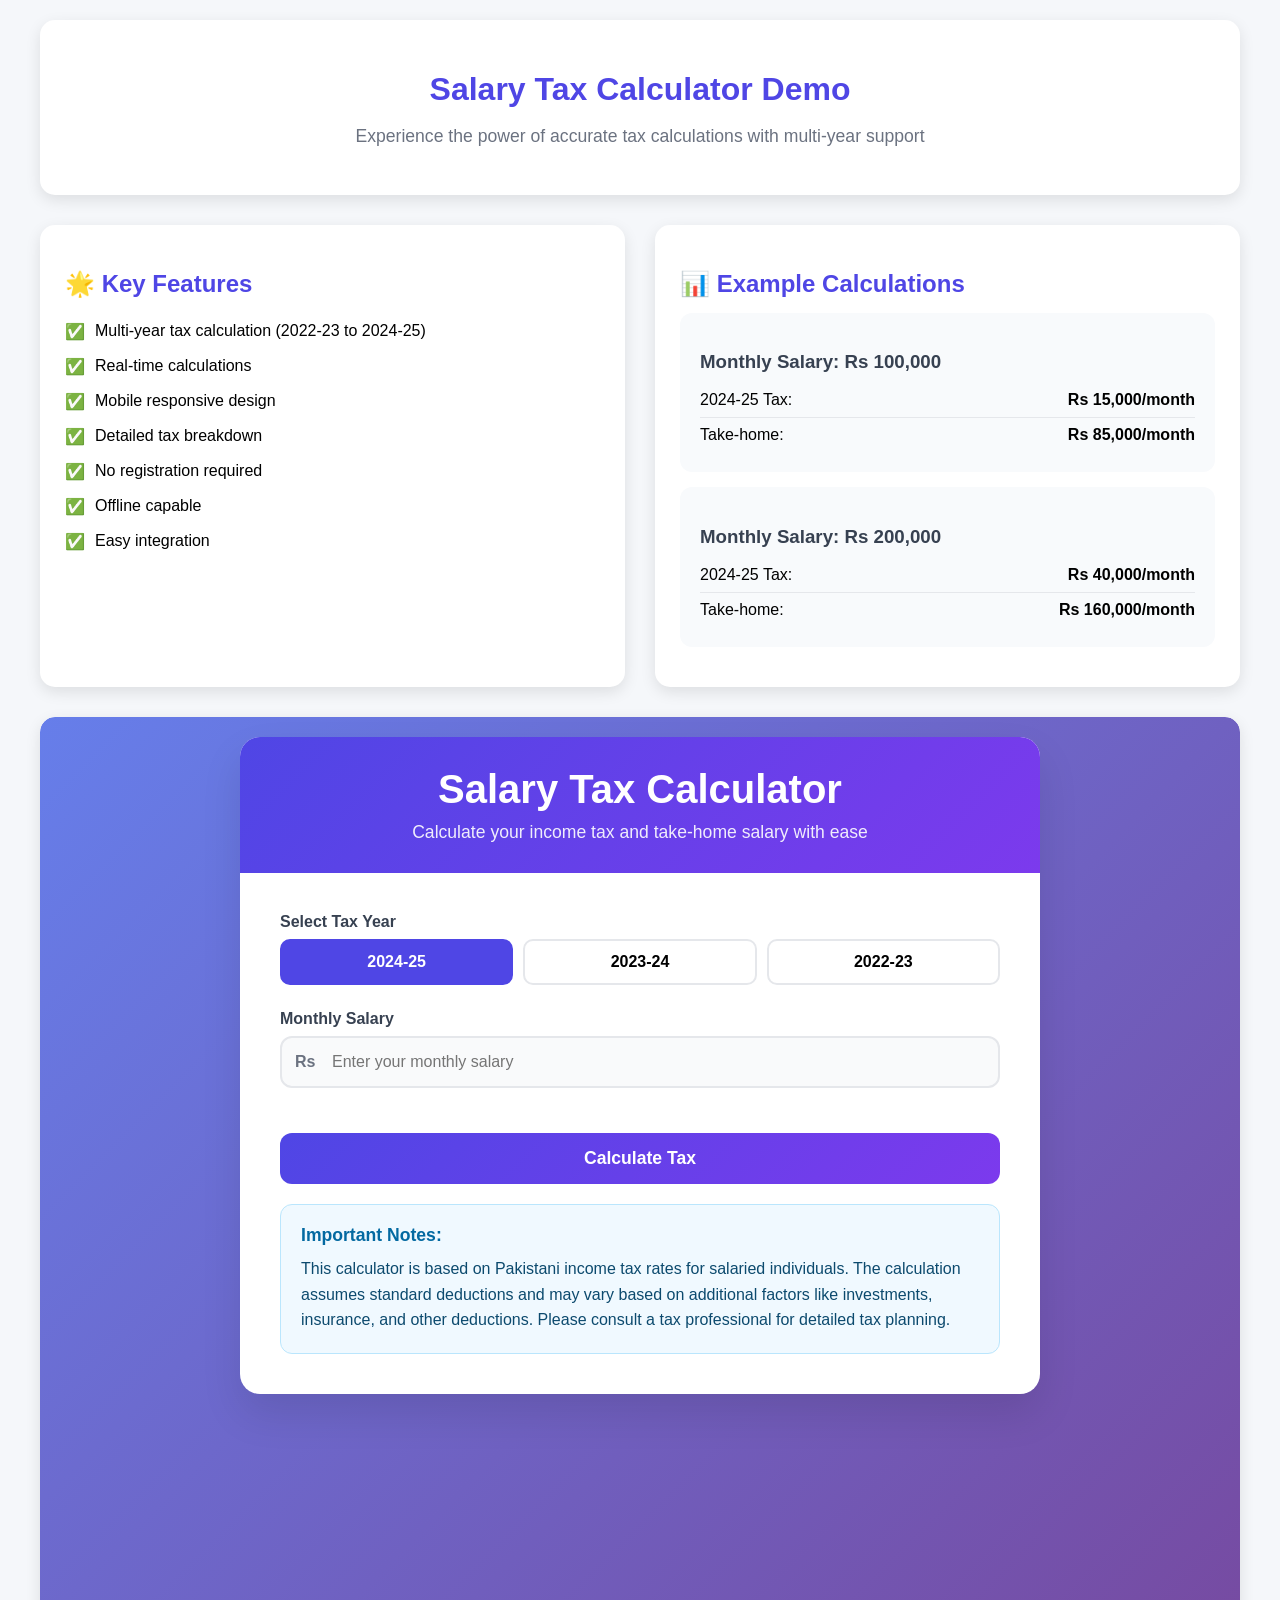
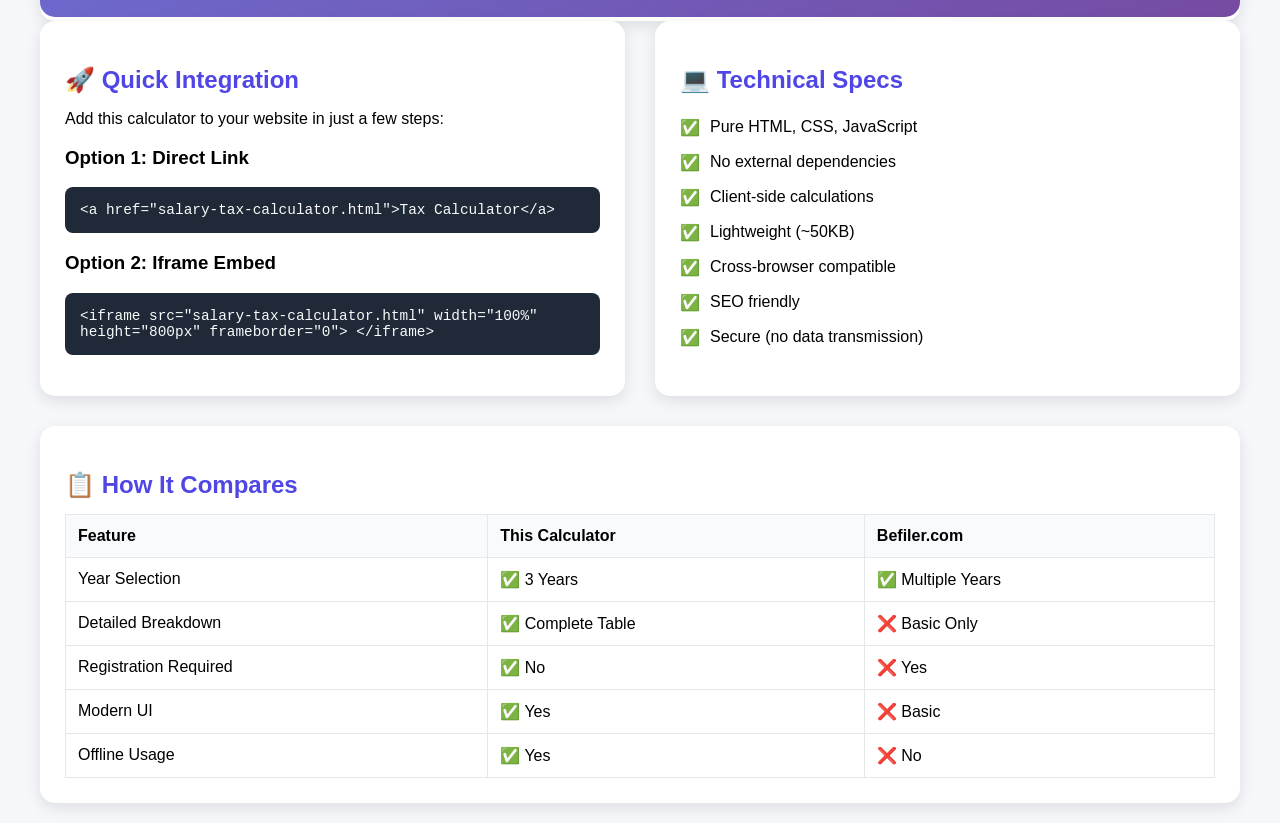
==== demo.html @ 584aa77b "Create comprehensive salary tax calculator for Pakistani tax system Co-authored-by: fahad.ahmed.wars" ====
<!DOCTYPE html>
<html lang="en">
<head>
    <meta charset="UTF-8">
    <meta name="viewport" content="width=device-width, initial-scale=1.0">
    <title>Salary Tax Calculator - Demo</title>
    <style>
        body {
            font-family: 'Segoe UI', Tahoma, Geneva, Verdana, sans-serif;
            margin: 0;
            padding: 20px;
            background: #f5f7fa;
        }
        
        .demo-container {
            max-width: 1200px;
            margin: 0 auto;
        }
        
        .header {
            text-align: center;
            background: white;
            padding: 30px;
            border-radius: 15px;
            box-shadow: 0 5px 15px rgba(0,0,0,0.1);
            margin-bottom: 30px;
        }
        
        .header h1 {
            color: #4f46e5;
            margin-bottom: 10px;
        }
        
        .header p {
            color: #6b7280;
            font-size: 1.1rem;
        }
        
        .demo-grid {
            display: grid;
            grid-template-columns: 1fr 1fr;
            gap: 30px;
            margin-bottom: 30px;
        }
        
        .demo-section {
            background: white;
            padding: 25px;
            border-radius: 15px;
            box-shadow: 0 5px 15px rgba(0,0,0,0.1);
        }
        
        .demo-section h2 {
            color: #4f46e5;
            margin-bottom: 15px;
        }
        
        .calculator-container {
            grid-column: 1 / -1;
            background: white;
            border-radius: 15px;
            box-shadow: 0 5px 15px rgba(0,0,0,0.1);
            overflow: hidden;
        }
        
        .example-calculations {
            background: #f8fafc;
            padding: 20px;
            border-radius: 12px;
            margin: 15px 0;
        }
        
        .example-calculations h3 {
            color: #374151;
            margin-bottom: 10px;
        }
        
        .example-item {
            display: flex;
            justify-content: space-between;
            padding: 8px 0;
            border-bottom: 1px solid #e5e7eb;
        }
        
        .example-item:last-child {
            border-bottom: none;
        }
        
        .integration-code {
            background: #1f2937;
            color: #f9fafb;
            padding: 15px;
            border-radius: 8px;
            overflow-x: auto;
            font-family: 'Courier New', monospace;
            font-size: 0.9rem;
        }
        
        .features-list {
            list-style: none;
            padding: 0;
        }
        
        .features-list li {
            padding: 8px 0;
            display: flex;
            align-items: center;
        }
        
        .features-list li::before {
            content: "✅";
            margin-right: 10px;
        }
        
        @media (max-width: 768px) {
            .demo-grid {
                grid-template-columns: 1fr;
            }
        }
    </style>
</head>
<body>
    <div class="demo-container">
        <div class="header">
            <h1>Salary Tax Calculator Demo</h1>
            <p>Experience the power of accurate tax calculations with multi-year support</p>
        </div>
        
        <div class="demo-grid">
            <div class="demo-section">
                <h2>🌟 Key Features</h2>
                <ul class="features-list">
                    <li>Multi-year tax calculation (2022-23 to 2024-25)</li>
                    <li>Real-time calculations</li>
                    <li>Mobile responsive design</li>
                    <li>Detailed tax breakdown</li>
                    <li>No registration required</li>
                    <li>Offline capable</li>
                    <li>Easy integration</li>
                </ul>
            </div>
            
            <div class="demo-section">
                <h2>📊 Example Calculations</h2>
                <div class="example-calculations">
                    <h3>Monthly Salary: Rs 100,000</h3>
                    <div class="example-item">
                        <span>2024-25 Tax:</span>
                        <strong>Rs 15,000/month</strong>
                    </div>
                    <div class="example-item">
                        <span>Take-home:</span>
                        <strong>Rs 85,000/month</strong>
                    </div>
                </div>
                
                <div class="example-calculations">
                    <h3>Monthly Salary: Rs 200,000</h3>
                    <div class="example-item">
                        <span>2024-25 Tax:</span>
                        <strong>Rs 40,000/month</strong>
                    </div>
                    <div class="example-item">
                        <span>Take-home:</span>
                        <strong>Rs 160,000/month</strong>
                    </div>
                </div>
            </div>
        </div>
        
        <div class="calculator-container">
            <iframe src="salary-tax-calculator.html" width="100%" height="900px" frameborder="0" style="border-radius: 15px;"></iframe>
        </div>
        
        <div class="demo-grid">
            <div class="demo-section">
                <h2>🚀 Quick Integration</h2>
                <p>Add this calculator to your website in just a few steps:</p>
                
                <h3>Option 1: Direct Link</h3>
                <div class="integration-code">
&lt;a href="salary-tax-calculator.html"&gt;Tax Calculator&lt;/a&gt;
                </div>
                
                <h3>Option 2: Iframe Embed</h3>
                <div class="integration-code">
&lt;iframe src="salary-tax-calculator.html" 
        width="100%" 
        height="800px" 
        frameborder="0"&gt;
&lt;/iframe&gt;
                </div>
            </div>
            
            <div class="demo-section">
                <h2>💻 Technical Specs</h2>
                <ul class="features-list">
                    <li>Pure HTML, CSS, JavaScript</li>
                    <li>No external dependencies</li>
                    <li>Client-side calculations</li>
                    <li>Lightweight (~50KB)</li>
                    <li>Cross-browser compatible</li>
                    <li>SEO friendly</li>
                    <li>Secure (no data transmission)</li>
                </ul>
            </div>
        </div>
        
        <div class="demo-section">
            <h2>📋 How It Compares</h2>
            <table style="width: 100%; border-collapse: collapse;">
                <thead>
                    <tr style="background: #f8fafc;">
                        <th style="padding: 12px; text-align: left; border: 1px solid #e5e7eb;">Feature</th>
                        <th style="padding: 12px; text-align: left; border: 1px solid #e5e7eb;">This Calculator</th>
                        <th style="padding: 12px; text-align: left; border: 1px solid #e5e7eb;">Befiler.com</th>
                    </tr>
                </thead>
                <tbody>
                    <tr>
                        <td style="padding: 12px; border: 1px solid #e5e7eb;">Year Selection</td>
                        <td style="padding: 12px; border: 1px solid #e5e7eb;">✅ 3 Years</td>
                        <td style="padding: 12px; border: 1px solid #e5e7eb;">✅ Multiple Years</td>
                    </tr>
                    <tr>
                        <td style="padding: 12px; border: 1px solid #e5e7eb;">Detailed Breakdown</td>
                        <td style="padding: 12px; border: 1px solid #e5e7eb;">✅ Complete Table</td>
                        <td style="padding: 12px; border: 1px solid #e5e7eb;">❌ Basic Only</td>
                    </tr>
                    <tr>
                        <td style="padding: 12px; border: 1px solid #e5e7eb;">Registration Required</td>
                        <td style="padding: 12px; border: 1px solid #e5e7eb;">✅ No</td>
                        <td style="padding: 12px; border: 1px solid #e5e7eb;">❌ Yes</td>
                    </tr>
                    <tr>
                        <td style="padding: 12px; border: 1px solid #e5e7eb;">Modern UI</td>
                        <td style="padding: 12px; border: 1px solid #e5e7eb;">✅ Yes</td>
                        <td style="padding: 12px; border: 1px solid #e5e7eb;">❌ Basic</td>
                    </tr>
                    <tr>
                        <td style="padding: 12px; border: 1px solid #e5e7eb;">Offline Usage</td>
                        <td style="padding: 12px; border: 1px solid #e5e7eb;">✅ Yes</td>
                        <td style="padding: 12px; border: 1px solid #e5e7eb;">❌ No</td>
                    </tr>
                </tbody>
            </table>
        </div>
    </div>
</body>
</html>
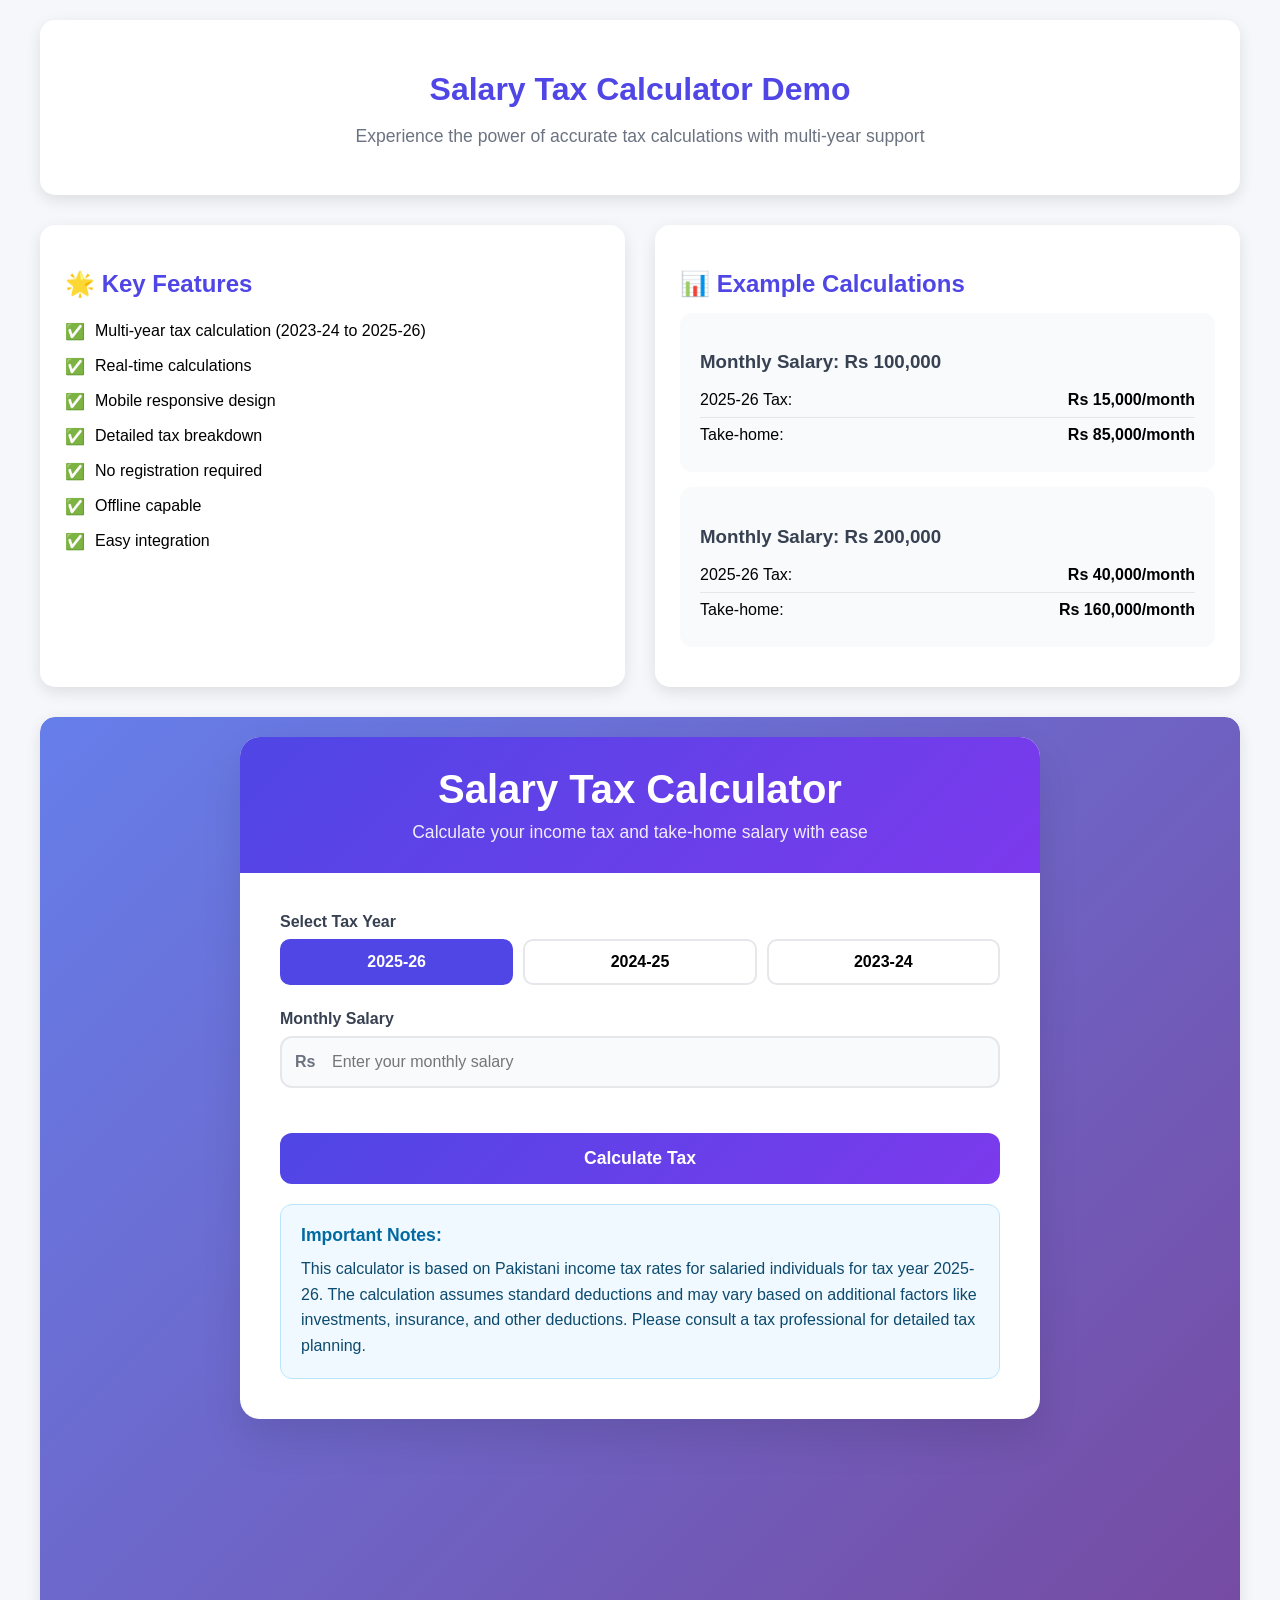
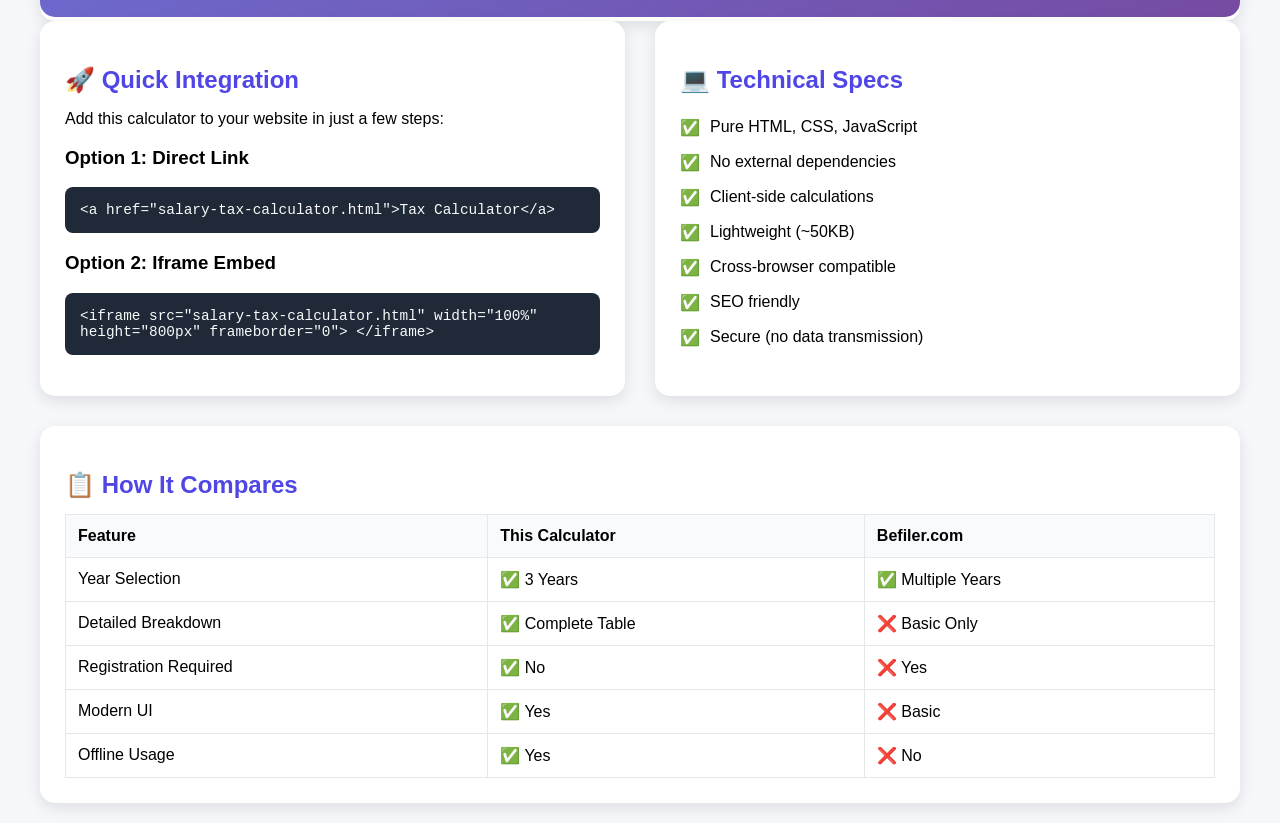
==== commit ebdd5fd1: "Update tax calculator for 2025-26 tax year and adjust tax brackets Co-authored-by: fahad.ahmed.warsi" ====
--- a/demo.html
+++ b/demo.html
@@ -130,7 +130,7 @@
             <div class="demo-section">
                 <h2>🌟 Key Features</h2>
                 <ul class="features-list">
-                    <li>Multi-year tax calculation (2022-23 to 2024-25)</li>
+                    <li>Multi-year tax calculation (2023-24 to 2025-26)</li>
                     <li>Real-time calculations</li>
                     <li>Mobile responsive design</li>
                     <li>Detailed tax breakdown</li>
@@ -145,7 +145,7 @@
                 <div class="example-calculations">
                     <h3>Monthly Salary: Rs 100,000</h3>
                     <div class="example-item">
-                        <span>2024-25 Tax:</span>
+                        <span>2025-26 Tax:</span>
                         <strong>Rs 15,000/month</strong>
                     </div>
                     <div class="example-item">
@@ -157,7 +157,7 @@
                 <div class="example-calculations">
                     <h3>Monthly Salary: Rs 200,000</h3>
                     <div class="example-item">
-                        <span>2024-25 Tax:</span>
+                        <span>2025-26 Tax:</span>
                         <strong>Rs 40,000/month</strong>
                     </div>
                     <div class="example-item">
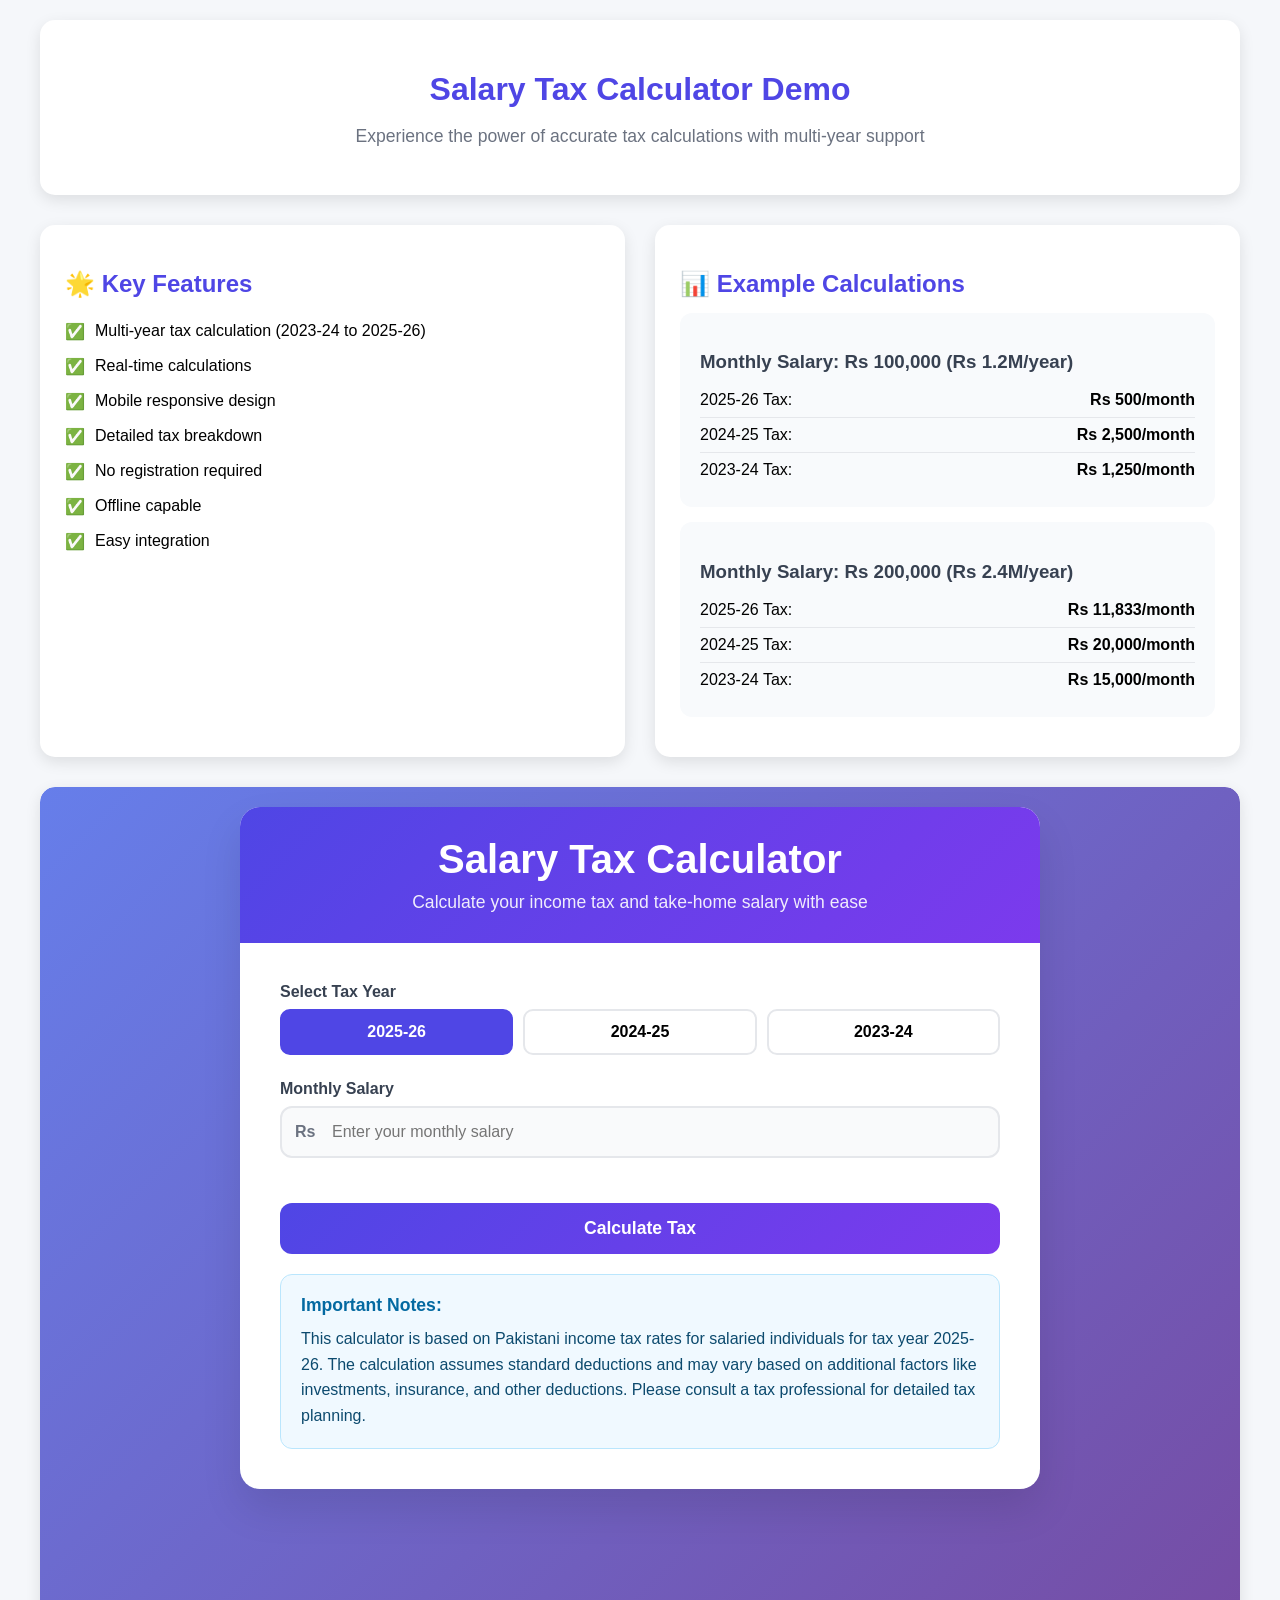
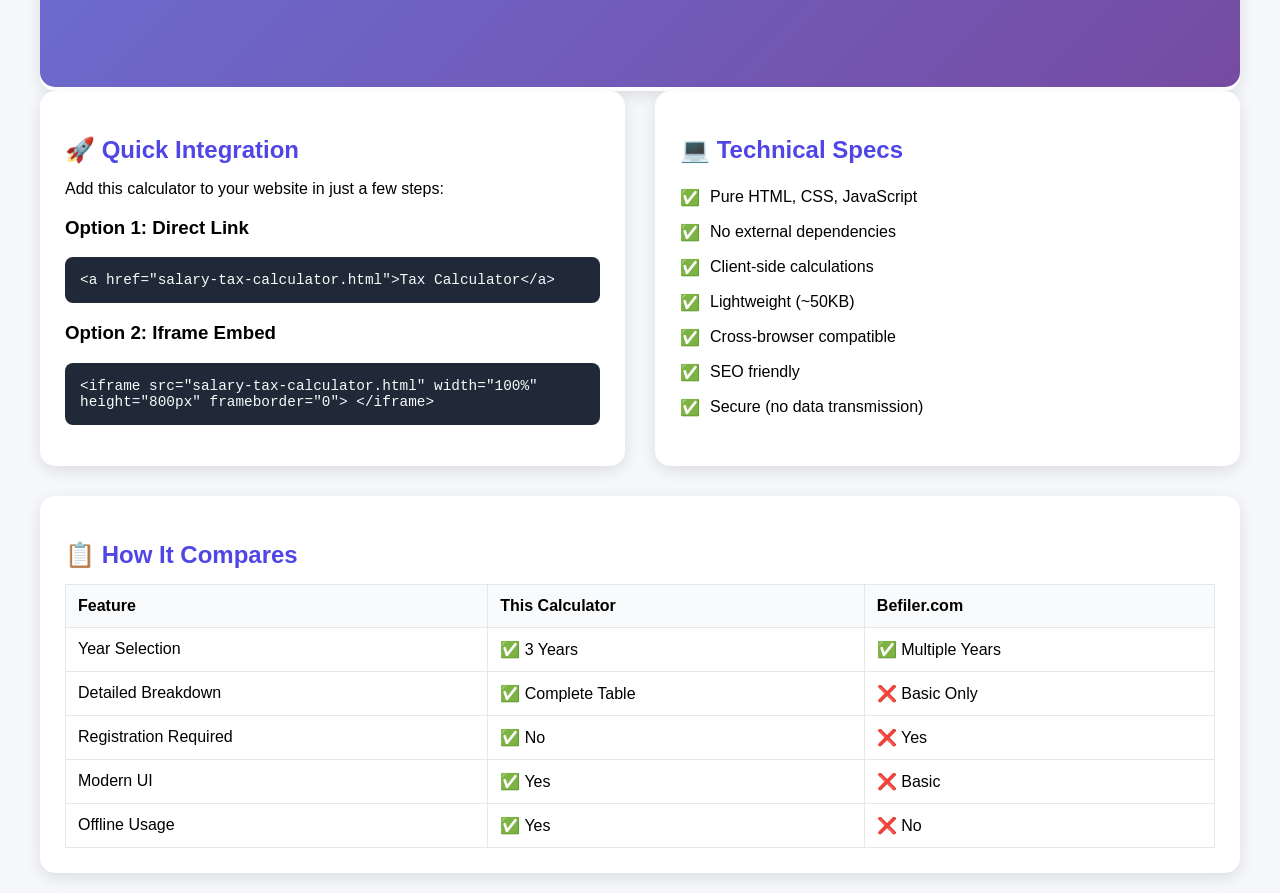
==== commit ae2f30b9: "Update tax calculator with 2025-26 rates and improved calculation logic Co-authored-by: fahad.ahmed." ====
--- a/demo.html
+++ b/demo.html
@@ -143,26 +143,34 @@
             <div class="demo-section">
                 <h2>📊 Example Calculations</h2>
                 <div class="example-calculations">
-                    <h3>Monthly Salary: Rs 100,000</h3>
+                    <h3>Monthly Salary: Rs 100,000 (Rs 1.2M/year)</h3>
                     <div class="example-item">
                         <span>2025-26 Tax:</span>
-                        <strong>Rs 15,000/month</strong>
-                    </div>
-                    <div class="example-item">
-                        <span>Take-home:</span>
-                        <strong>Rs 85,000/month</strong>
+                        <strong>Rs 500/month</strong>
+                    </div>
+                    <div class="example-item">
+                        <span>2024-25 Tax:</span>
+                        <strong>Rs 2,500/month</strong>
+                    </div>
+                    <div class="example-item">
+                        <span>2023-24 Tax:</span>
+                        <strong>Rs 1,250/month</strong>
                     </div>
                 </div>
                 
                 <div class="example-calculations">
-                    <h3>Monthly Salary: Rs 200,000</h3>
+                    <h3>Monthly Salary: Rs 200,000 (Rs 2.4M/year)</h3>
                     <div class="example-item">
                         <span>2025-26 Tax:</span>
-                        <strong>Rs 40,000/month</strong>
-                    </div>
-                    <div class="example-item">
-                        <span>Take-home:</span>
-                        <strong>Rs 160,000/month</strong>
+                        <strong>Rs 11,833/month</strong>
+                    </div>
+                    <div class="example-item">
+                        <span>2024-25 Tax:</span>
+                        <strong>Rs 20,000/month</strong>
+                    </div>
+                    <div class="example-item">
+                        <span>2023-24 Tax:</span>
+                        <strong>Rs 15,000/month</strong>
                     </div>
                 </div>
             </div>
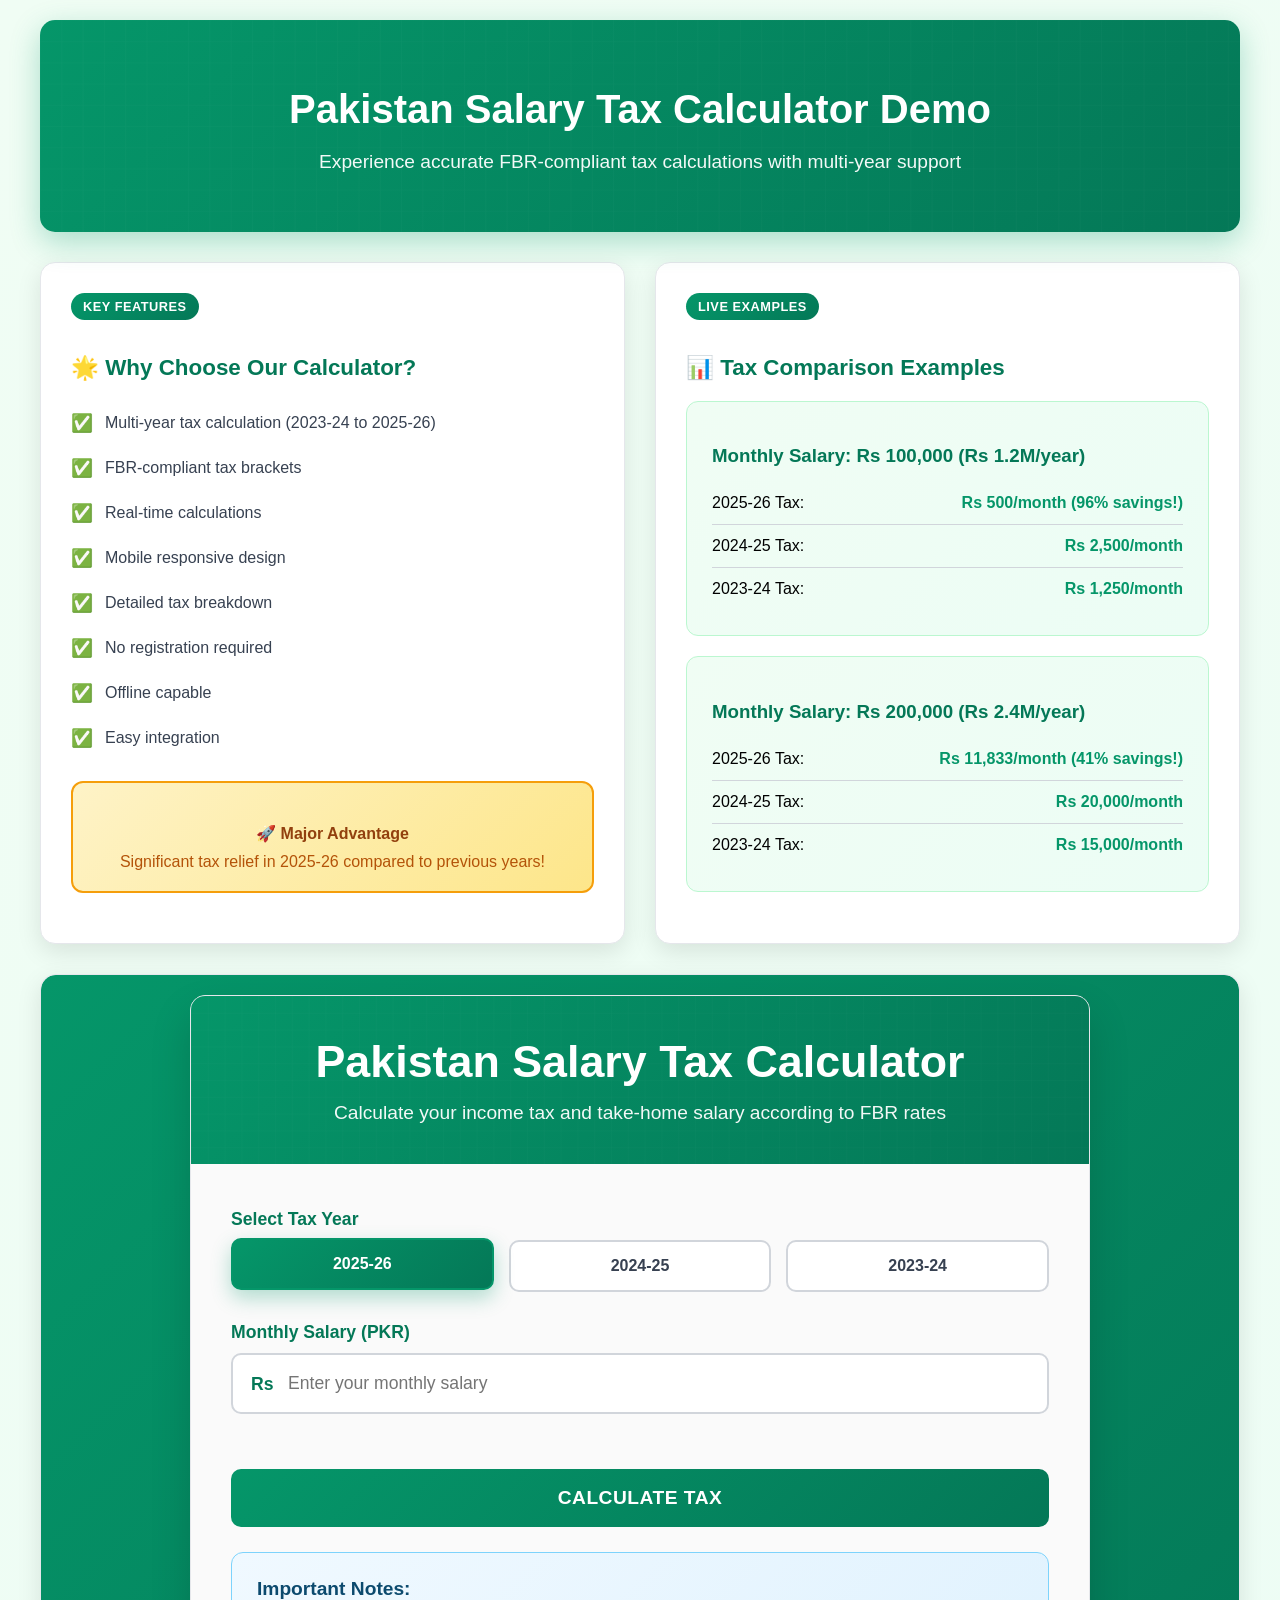
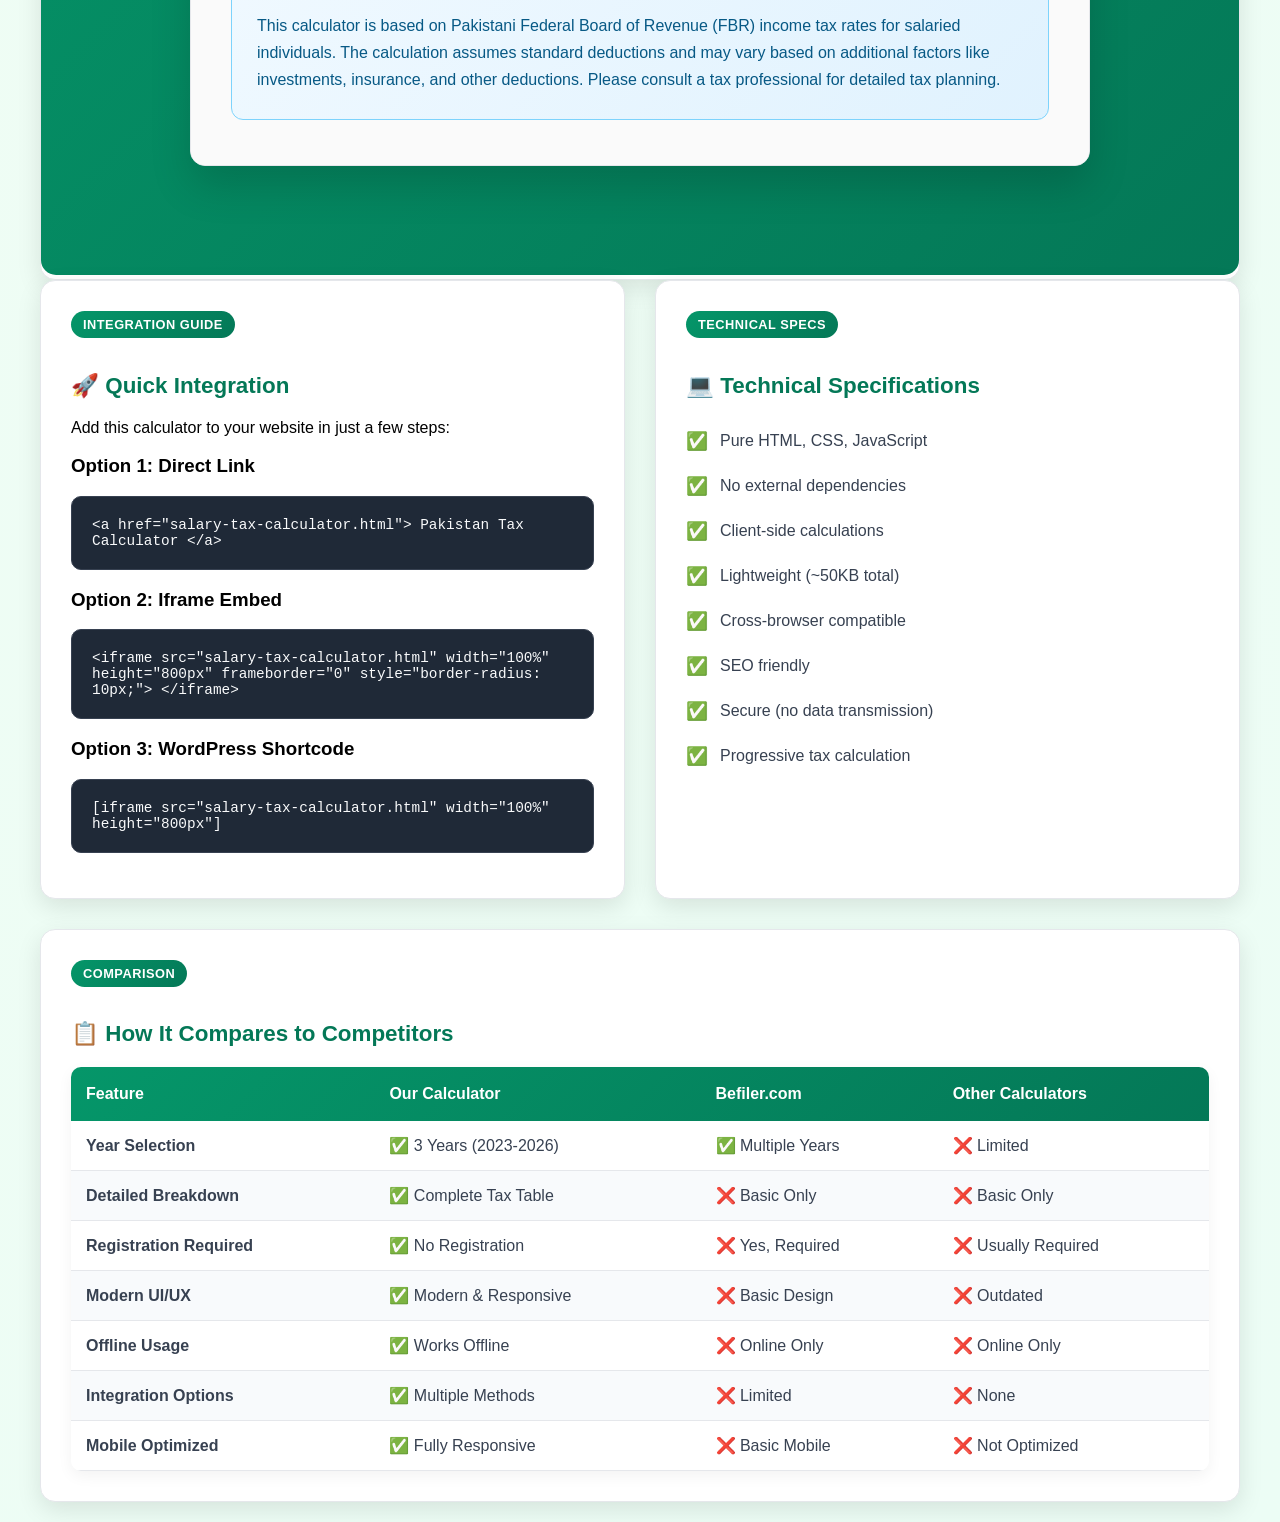
==== commit 2c8a5296: "Enhance tax calculator UI and add detailed FBR-compliant tax comparisons Co-authored-by: fahad.ahmed" ====
--- a/demo.html
+++ b/demo.html
@@ -3,13 +3,14 @@
 <head>
     <meta charset="UTF-8">
     <meta name="viewport" content="width=device-width, initial-scale=1.0">
-    <title>Salary Tax Calculator - Demo</title>
+    <title>Pakistan Salary Tax Calculator - Demo</title>
     <style>
         body {
             font-family: 'Segoe UI', Tahoma, Geneva, Verdana, sans-serif;
             margin: 0;
             padding: 20px;
-            background: #f5f7fa;
+            background: linear-gradient(135deg, #f0fdf4 0%, #ecfdf5 100%);
+            min-height: 100vh;
         }
         
         .demo-container {
@@ -19,21 +20,42 @@
         
         .header {
             text-align: center;
-            background: white;
-            padding: 30px;
+            background: linear-gradient(135deg, #059669 0%, #047857 100%);
+            color: white;
+            padding: 40px 30px;
             border-radius: 15px;
-            box-shadow: 0 5px 15px rgba(0,0,0,0.1);
+            box-shadow: 0 10px 30px rgba(5, 150, 105, 0.3);
             margin-bottom: 30px;
+            position: relative;
+            overflow: hidden;
+        }
+
+        .header::before {
+            content: '';
+            position: absolute;
+            top: 0;
+            left: 0;
+            right: 0;
+            bottom: 0;
+            background: url('data:image/svg+xml,<svg xmlns="http://www.w3.org/2000/svg" viewBox="0 0 100 100"><defs><pattern id="grid" width="10" height="10" patternUnits="userSpaceOnUse"><path d="M 10 0 L 0 0 0 10" fill="none" stroke="rgba(255,255,255,0.1)" stroke-width="0.5"/></pattern></defs><rect width="100" height="100" fill="url(%23grid)"/></svg>');
+            opacity: 0.3;
         }
         
         .header h1 {
-            color: #4f46e5;
-            margin-bottom: 10px;
+            color: white;
+            margin-bottom: 15px;
+            font-size: 2.5rem;
+            font-weight: 700;
+            position: relative;
+            z-index: 1;
         }
         
         .header p {
-            color: #6b7280;
-            font-size: 1.1rem;
+            color: rgba(255, 255, 255, 0.95);
+            font-size: 1.2rem;
+            font-weight: 400;
+            position: relative;
+            z-index: 1;
         }
         
         .demo-grid {
@@ -45,55 +67,75 @@
         
         .demo-section {
             background: white;
-            padding: 25px;
+            padding: 30px;
             border-radius: 15px;
-            box-shadow: 0 5px 15px rgba(0,0,0,0.1);
+            box-shadow: 0 8px 25px rgba(0,0,0,0.1);
+            border: 1px solid #e5e7eb;
+            transition: all 0.3s ease;
+        }
+
+        .demo-section:hover {
+            transform: translateY(-5px);
+            box-shadow: 0 15px 35px rgba(5, 150, 105, 0.15);
         }
         
         .demo-section h2 {
-            color: #4f46e5;
-            margin-bottom: 15px;
+            color: #047857;
+            margin-bottom: 20px;
+            font-size: 1.4rem;
+            font-weight: 600;
         }
         
         .calculator-container {
             grid-column: 1 / -1;
             background: white;
             border-radius: 15px;
-            box-shadow: 0 5px 15px rgba(0,0,0,0.1);
+            box-shadow: 0 8px 25px rgba(0,0,0,0.1);
             overflow: hidden;
+            border: 1px solid #e5e7eb;
         }
         
         .example-calculations {
-            background: #f8fafc;
-            padding: 20px;
+            background: linear-gradient(135deg, #f0fdf4 0%, #ecfdf5 100%);
+            padding: 25px;
             border-radius: 12px;
-            margin: 15px 0;
+            margin: 20px 0;
+            border: 1px solid #bbf7d0;
         }
         
         .example-calculations h3 {
-            color: #374151;
-            margin-bottom: 10px;
+            color: #047857;
+            margin-bottom: 15px;
+            font-weight: 600;
         }
         
         .example-item {
             display: flex;
             justify-content: space-between;
-            padding: 8px 0;
-            border-bottom: 1px solid #e5e7eb;
+            padding: 12px 0;
+            border-bottom: 1px solid #d1d5db;
+            align-items: center;
         }
         
         .example-item:last-child {
             border-bottom: none;
+        }
+
+        .example-item strong {
+            color: #059669;
+            font-weight: 700;
         }
         
         .integration-code {
             background: #1f2937;
             color: #f9fafb;
-            padding: 15px;
-            border-radius: 8px;
+            padding: 20px;
+            border-radius: 10px;
             overflow-x: auto;
             font-family: 'Courier New', monospace;
             font-size: 0.9rem;
+            margin: 15px 0;
+            border: 1px solid #374151;
         }
         
         .features-list {
@@ -102,19 +144,107 @@
         }
         
         .features-list li {
-            padding: 8px 0;
+            padding: 12px 0;
             display: flex;
             align-items: center;
+            color: #374151;
+            font-weight: 500;
         }
         
         .features-list li::before {
             content: "✅";
-            margin-right: 10px;
+            margin-right: 12px;
+            font-size: 1.1rem;
+        }
+
+        .comparison-table {
+            width: 100%;
+            border-collapse: collapse;
+            margin-top: 15px;
+            border-radius: 10px;
+            overflow: hidden;
+            box-shadow: 0 5px 15px rgba(0,0,0,0.05);
+        }
+
+        .comparison-table thead tr {
+            background: linear-gradient(135deg, #059669 0%, #047857 100%);
+            color: white;
+        }
+
+        .comparison-table th {
+            padding: 18px 15px;
+            text-align: left;
+            font-weight: 600;
+            font-size: 1rem;
+        }
+
+        .comparison-table td {
+            padding: 15px;
+            border-bottom: 1px solid #e5e7eb;
+            color: #374151;
+        }
+
+        .comparison-table tbody tr:nth-child(even) {
+            background: #f8fafc;
+        }
+
+        .comparison-table tbody tr:hover {
+            background: linear-gradient(135deg, #f0fdf4 0%, #ecfdf5 100%);
+        }
+
+        .tag {
+            display: inline-block;
+            background: linear-gradient(135deg, #059669 0%, #047857 100%);
+            color: white;
+            padding: 6px 12px;
+            border-radius: 20px;
+            font-size: 0.8rem;
+            font-weight: 600;
+            text-transform: uppercase;
+            letter-spacing: 0.5px;
+            margin-bottom: 15px;
+        }
+
+        .highlight-box {
+            background: linear-gradient(135deg, #fef3c7 0%, #fde68a 100%);
+            border: 2px solid #f59e0b;
+            border-radius: 12px;
+            padding: 20px;
+            margin: 20px 0;
+            text-align: center;
+        }
+
+        .highlight-box h4 {
+            color: #92400e;
+            margin-bottom: 10px;
+            font-weight: 600;
+        }
+
+        .highlight-box p {
+            color: #b45309;
+            margin: 0;
+            font-weight: 500;
         }
         
         @media (max-width: 768px) {
             .demo-grid {
                 grid-template-columns: 1fr;
+            }
+
+            .header {
+                padding: 30px 20px;
+            }
+
+            .header h1 {
+                font-size: 2rem;
+            }
+
+            .demo-section {
+                padding: 20px;
+            }
+
+            body {
+                padding: 10px;
             }
         }
     </style>
@@ -122,15 +252,17 @@
 <body>
     <div class="demo-container">
         <div class="header">
-            <h1>Salary Tax Calculator Demo</h1>
-            <p>Experience the power of accurate tax calculations with multi-year support</p>
+            <h1>Pakistan Salary Tax Calculator Demo</h1>
+            <p>Experience accurate FBR-compliant tax calculations with multi-year support</p>
         </div>
         
         <div class="demo-grid">
             <div class="demo-section">
-                <h2>🌟 Key Features</h2>
+                <div class="tag">Key Features</div>
+                <h2>🌟 Why Choose Our Calculator?</h2>
                 <ul class="features-list">
                     <li>Multi-year tax calculation (2023-24 to 2025-26)</li>
+                    <li>FBR-compliant tax brackets</li>
                     <li>Real-time calculations</li>
                     <li>Mobile responsive design</li>
                     <li>Detailed tax breakdown</li>
@@ -138,15 +270,21 @@
                     <li>Offline capable</li>
                     <li>Easy integration</li>
                 </ul>
+
+                <div class="highlight-box">
+                    <h4>🚀 Major Advantage</h4>
+                    <p>Significant tax relief in 2025-26 compared to previous years!</p>
+                </div>
             </div>
             
             <div class="demo-section">
-                <h2>📊 Example Calculations</h2>
+                <div class="tag">Live Examples</div>
+                <h2>📊 Tax Comparison Examples</h2>
                 <div class="example-calculations">
                     <h3>Monthly Salary: Rs 100,000 (Rs 1.2M/year)</h3>
                     <div class="example-item">
                         <span>2025-26 Tax:</span>
-                        <strong>Rs 500/month</strong>
+                        <strong>Rs 500/month (96% savings!)</strong>
                     </div>
                     <div class="example-item">
                         <span>2024-25 Tax:</span>
@@ -162,7 +300,7 @@
                     <h3>Monthly Salary: Rs 200,000 (Rs 2.4M/year)</h3>
                     <div class="example-item">
                         <span>2025-26 Tax:</span>
-                        <strong>Rs 11,833/month</strong>
+                        <strong>Rs 11,833/month (41% savings!)</strong>
                     </div>
                     <div class="example-item">
                         <span>2024-25 Tax:</span>
@@ -182,12 +320,15 @@
         
         <div class="demo-grid">
             <div class="demo-section">
+                <div class="tag">Integration Guide</div>
                 <h2>🚀 Quick Integration</h2>
                 <p>Add this calculator to your website in just a few steps:</p>
                 
                 <h3>Option 1: Direct Link</h3>
                 <div class="integration-code">
-&lt;a href="salary-tax-calculator.html"&gt;Tax Calculator&lt;/a&gt;
+&lt;a href="salary-tax-calculator.html"&gt;
+    Pakistan Tax Calculator
+&lt;/a&gt;
                 </div>
                 
                 <h3>Option 2: Iframe Embed</h3>
@@ -195,60 +336,88 @@
 &lt;iframe src="salary-tax-calculator.html" 
         width="100%" 
         height="800px" 
-        frameborder="0"&gt;
+        frameborder="0"
+        style="border-radius: 10px;"&gt;
 &lt;/iframe&gt;
+                </div>
+
+                <h3>Option 3: WordPress Shortcode</h3>
+                <div class="integration-code">
+[iframe src="salary-tax-calculator.html" 
+        width="100%" height="800px"]
                 </div>
             </div>
             
             <div class="demo-section">
-                <h2>💻 Technical Specs</h2>
+                <div class="tag">Technical Specs</div>
+                <h2>💻 Technical Specifications</h2>
                 <ul class="features-list">
                     <li>Pure HTML, CSS, JavaScript</li>
                     <li>No external dependencies</li>
                     <li>Client-side calculations</li>
-                    <li>Lightweight (~50KB)</li>
+                    <li>Lightweight (~50KB total)</li>
                     <li>Cross-browser compatible</li>
                     <li>SEO friendly</li>
                     <li>Secure (no data transmission)</li>
+                    <li>Progressive tax calculation</li>
                 </ul>
             </div>
         </div>
         
         <div class="demo-section">
-            <h2>📋 How It Compares</h2>
-            <table style="width: 100%; border-collapse: collapse;">
+            <div class="tag">Comparison</div>
+            <h2>📋 How It Compares to Competitors</h2>
+            <table class="comparison-table">
                 <thead>
-                    <tr style="background: #f8fafc;">
-                        <th style="padding: 12px; text-align: left; border: 1px solid #e5e7eb;">Feature</th>
-                        <th style="padding: 12px; text-align: left; border: 1px solid #e5e7eb;">This Calculator</th>
-                        <th style="padding: 12px; text-align: left; border: 1px solid #e5e7eb;">Befiler.com</th>
+                    <tr>
+                        <th>Feature</th>
+                        <th>Our Calculator</th>
+                        <th>Befiler.com</th>
+                        <th>Other Calculators</th>
                     </tr>
                 </thead>
                 <tbody>
                     <tr>
-                        <td style="padding: 12px; border: 1px solid #e5e7eb;">Year Selection</td>
-                        <td style="padding: 12px; border: 1px solid #e5e7eb;">✅ 3 Years</td>
-                        <td style="padding: 12px; border: 1px solid #e5e7eb;">✅ Multiple Years</td>
-                    </tr>
-                    <tr>
-                        <td style="padding: 12px; border: 1px solid #e5e7eb;">Detailed Breakdown</td>
-                        <td style="padding: 12px; border: 1px solid #e5e7eb;">✅ Complete Table</td>
-                        <td style="padding: 12px; border: 1px solid #e5e7eb;">❌ Basic Only</td>
-                    </tr>
-                    <tr>
-                        <td style="padding: 12px; border: 1px solid #e5e7eb;">Registration Required</td>
-                        <td style="padding: 12px; border: 1px solid #e5e7eb;">✅ No</td>
-                        <td style="padding: 12px; border: 1px solid #e5e7eb;">❌ Yes</td>
-                    </tr>
-                    <tr>
-                        <td style="padding: 12px; border: 1px solid #e5e7eb;">Modern UI</td>
-                        <td style="padding: 12px; border: 1px solid #e5e7eb;">✅ Yes</td>
-                        <td style="padding: 12px; border: 1px solid #e5e7eb;">❌ Basic</td>
-                    </tr>
-                    <tr>
-                        <td style="padding: 12px; border: 1px solid #e5e7eb;">Offline Usage</td>
-                        <td style="padding: 12px; border: 1px solid #e5e7eb;">✅ Yes</td>
-                        <td style="padding: 12px; border: 1px solid #e5e7eb;">❌ No</td>
+                        <td><strong>Year Selection</strong></td>
+                        <td>✅ 3 Years (2023-2026)</td>
+                        <td>✅ Multiple Years</td>
+                        <td>❌ Limited</td>
+                    </tr>
+                    <tr>
+                        <td><strong>Detailed Breakdown</strong></td>
+                        <td>✅ Complete Tax Table</td>
+                        <td>❌ Basic Only</td>
+                        <td>❌ Basic Only</td>
+                    </tr>
+                    <tr>
+                        <td><strong>Registration Required</strong></td>
+                        <td>✅ No Registration</td>
+                        <td>❌ Yes, Required</td>
+                        <td>❌ Usually Required</td>
+                    </tr>
+                    <tr>
+                        <td><strong>Modern UI/UX</strong></td>
+                        <td>✅ Modern & Responsive</td>
+                        <td>❌ Basic Design</td>
+                        <td>❌ Outdated</td>
+                    </tr>
+                    <tr>
+                        <td><strong>Offline Usage</strong></td>
+                        <td>✅ Works Offline</td>
+                        <td>❌ Online Only</td>
+                        <td>❌ Online Only</td>
+                    </tr>
+                    <tr>
+                        <td><strong>Integration Options</strong></td>
+                        <td>✅ Multiple Methods</td>
+                        <td>❌ Limited</td>
+                        <td>❌ None</td>
+                    </tr>
+                    <tr>
+                        <td><strong>Mobile Optimized</strong></td>
+                        <td>✅ Fully Responsive</td>
+                        <td>❌ Basic Mobile</td>
+                        <td>❌ Not Optimized</td>
                     </tr>
                 </tbody>
             </table>
